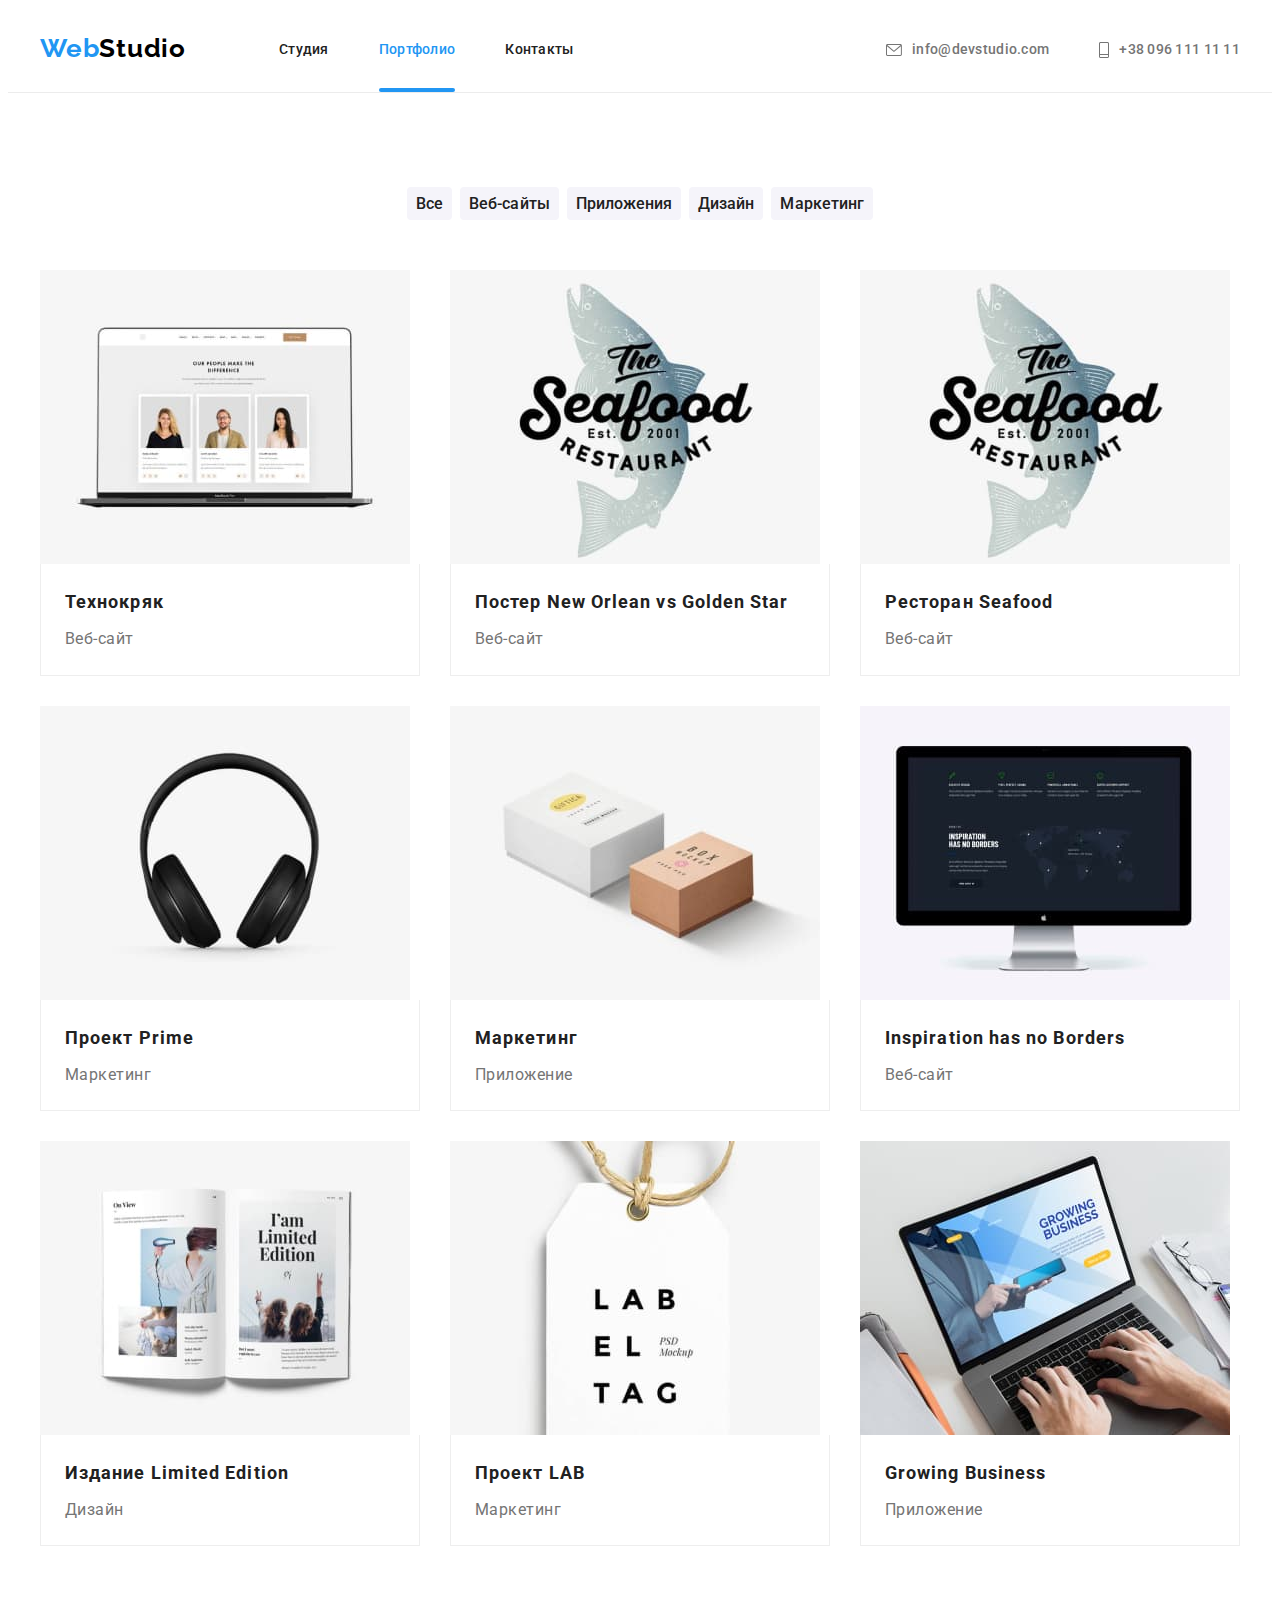
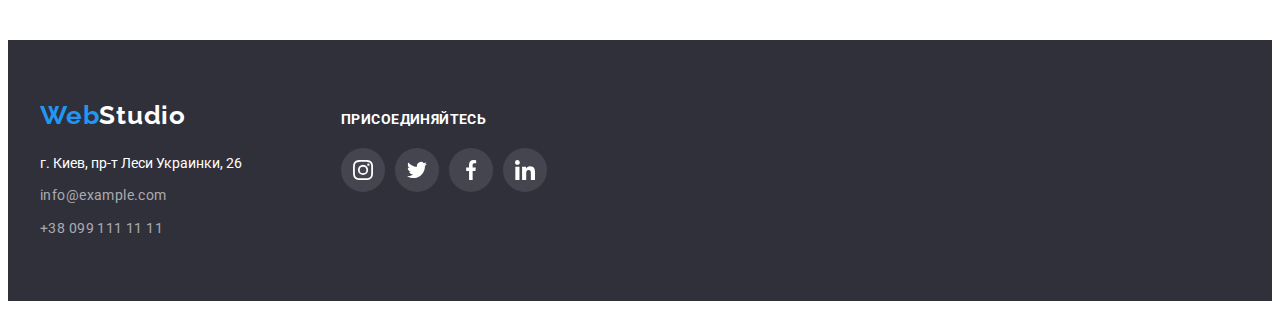
==== portfolio.html @ 0d774bea "размечает форму модального окна" ====
<!DOCTYPE html>
<html lang="ru">

<head>
    <meta charset="UTF-8">
    <meta http-equiv="X-UA-Compatible" content="IE=edge">
    <meta name="viewport" content="width=device-width, initial-scale=1.0">
    <title>WebStudio</title>
    <link href="https://fonts.googleapis.com/css2?family=Raleway:wght@700&family=Roboto:wght@400;500;700;900&display=swap"
        rel="stylesheet">
    <link rel="stylesheet" href="https://cdnjs.cloudflare.com/ajax/libs/modern-normalize/1.1.0/modern-normalize.min.css"
        integrity="sha512-wpPYUAdjBVSE4KJnH1VR1HeZfpl1ub8YT/NKx4PuQ5NmX2tKuGu6U/JRp5y+Y8XG2tV+wKQpNHVUX03MfMFn9Q=="
        crossorigin="anonymous" referrerpolicy="no-referrer" />
    <link rel="stylesheet" href="./css/style.css">
</head>

<body>
<!-- header -->
<header class="header">
    <div class="container">
        <div class="header-container">
        <nav class="nav">
            <a href="" class="logo">Web<span class="logo-half">Studio</span></a>
            <ul class="nav-title">
                <li class="item"><a class="link" href="index.html">Студия</a></li>
                <li class="item"><a class="link current" href="">Портфолио</a></li>
                <li class="item"><a class="link" href="">Контакты</a></li>
            </ul>
        </nav>
            <ul class="nav-secondary">
                <li class="item"><a class="link-contact" href="mailto:info@devstudio.com">
                        <svg class="icon-contact-mail" width="16px" height="12px">
                            <use href="./images/symbol-defs.svg#envelope"></use>
                        </svg>
                        info@devstudio.com</a></li>
                <li class="item"><a class="link-contact" href="tel:+380961111111">
                        <svg class="icon-contact-tel" width="10px" height="16px">
                            <use href="./images/symbol-defs.svg#tel"></use>
                        </svg>
                        +38 096 111 11 11</a></li>
            </ul>
        </div>
    </div>
</header>

    <!--Main-->
<main class="main-portfolio" >
    <section class="section">
        <div class="container">
        <ul class="button-list" >
            <li class="item"><button class="portfolio-button" type="button">Все</button></li>
            <li class="item"><button class="portfolio-button" type="button">Веб-сайты</button></li>
            <li class="item"><button class="portfolio-button" type="button">Приложения</button></li>
            <li class="item"><button class="portfolio-button" type="button">Дизайн</button></li>
            <li class="item"><button class="portfolio-button" type="button">Маркетинг</button></li>
        </ul>

        <!--Скрытый заголовок-->
        <h1 class="visually-hidden">Примеры работ</h1>
        <ul class="work-examples">
        <li class="item">
            <a class="effects" href="">
                <div class="depart">
                    <img src="images/portfolio1.jpg" alt="примеры работ">
                    <p class="masters-top-text">Ресурс предлагает комплексные предложения с разным уровнем функционала и сервисов. Все это позволит посетителю получить
            исчерпывающие сведения о компании или частном лице.</p>
                </div>
            <div class="border">
                <h2 class="text-title-portfolio">Технокряк</h2>
                <p class="text-portfolio">Веб-сайт</p>
            </div>
            </a></li>
        <li class="item">
            <a class="effects" href="">
                <div class="depart">
                    <img src="images/portfolio2.jpg" alt="примеры работ">
                    <p class="masters-top-text">Ресурс предлагает комплексные предложения с разным уровнем функционала и сервисов. Все это
                позволит посетителю получить
                исчерпывающие сведения о компании или частном лице.</p>
                </div>
                <div class="border">
                <h2 class="text-title-portfolio">Постер New Orlean vs Golden Star</h2>
                <p class="text-portfolio">Веб-сайт</p>
            </div>
            </a>
        </li>
        <li class="item">
            <a href="" class="effects">
                <div class="depart">
                    <img src="images/portfolio3.jpg" alt="примеры работ">
                    <p class="masters-top-text">Ресурс предлагает комплексные предложения с разным уровнем функционала и сервисов. Все это
                позволит посетителю получить
                исчерпывающие сведения о компании или частном лице.</p>
                    </div>
                <div class="border">
                <h2 class="text-title-portfolio">Ресторан Seafood</h2>
                <p class="text-portfolio">Веб-сайт</p>
            </div>
            </a>
        </li>
        <li class="item">
            <a class="effects">
                <div class="depart">
            <img src="images/portfolio4.jpg" alt="примеры работ">
            <p class="masters-top-text">Ресурс предлагает комплексные предложения с разным уровнем функционала и сервисов. Все это
                позволит посетителю получить
                исчерпывающие сведения о компании или частном лице.</p>
                </div>
                <div class="border">
                <h2 class="text-title-portfolio">Проект Prime</h2>
                <p class="text-portfolio">Маркетинг</p>
            </div>
            </a>
        </li>
        <li class="item">
            <a class="effects">
                <div class="depart">
            <img src="images/portfolio5.jpg" alt="примеры работ">
            <p class="masters-top-text">Ресурс предлагает комплексные предложения с разным уровнем функционала и сервисов. Все это
                позволит посетителю получить
                исчерпывающие сведения о компании или частном лице.</p>
                </div>
                <div class="border">
                <h2 class="text-title-portfolio">Маркетинг</h2>
                <p class="text-portfolio">Приложение</p>
            </div>
            </a>
        </li>
        <li class="item">
            <a class="effects">
                <div class="depart">
            <img src="images/portfolio6.jpg" alt="примеры работ">
            <p class="masters-top-text">Ресурс предлагает комплексные предложения с разным уровнем функционала и сервисов. Все это
                позволит посетителю получить
                исчерпывающие сведения о компании или частном лице.</p>
                </div>
                <div class="border">
                <h2 class="text-title-portfolio">Inspiration has no Borders</h2>
                <p class="text-portfolio">Веб-сайт</p>
            </div>
            </a>
        </li>
        <li class="item">
            <a class="effects">
                <div class="depart">
            <img src="images/portfolio7.jpg" alt="примеры работ">
            <p class="masters-top-text">Ресурс предлагает комплексные предложения с разным уровнем функционала и сервисов. Все это
                позволит посетителю получить
                исчерпывающие сведения о компании или частном лице.</p>
                </div>
                <div class="border">
                <h2 class="text-title-portfolio">Издание Limited Edition</h2>
                <p class="text-portfolio">Дизайн</p>
            </div>
            </a>
        </li>
        <li class="item">
            <a class="effects">
                <div class="depart">
            <img src="images/portfolio8.jpg" alt="примеры работ">
            <p class="masters-top-text">Ресурс предлагает комплексные предложения с разным уровнем функционала и сервисов. Все это
                позволит посетителю получить
                исчерпывающие сведения о компании или частном лице.</p>
                </div>
                <div class="border">
                <h2 class="text-title-portfolio">Проект LAB</h2>
                <p class="text-portfolio">Маркетинг</p>
            </div>
            </a>
        </li>
        <li class="item">
            <a class="effects">
                <div class="depart">
            <img src="images/portfolio9.jpg" alt="примеры работ">
            <p class="masters-top-text">Ресурс предлагает комплексные предложения с разным уровнем функционала и сервисов. Все это
                позволит посетителю получить
                исчерпывающие сведения о компании или частном лице.</p>
                </div>
                <div class="border">
                <h2 class="text-title-portfolio">Growing Business</h2>
                <p class="text-portfolio">Приложение</p>
            </div>
            </a>
        </li>
    </ul>
</div>
</section>
</main>


<!--footer-->
    <footer class="footer">
        <div class="oll-foter">
            <div class="container-logo-address">
                <a class="logo-footer" href="">Web<span class="logo-half-footer">Studio</span></a>
                <address class="address">
                    <p class="address-text">г. Киев, пр-т Леси Украинки, 26</p>
                    <ul class="address-nav">
                        <li><a class="address-link" href="mailto:info@example.com">info@example.com</a></li>
                        <li><a class="address-link" href="tel:+380991111111">+38 099 111 11 11</a></li>
                    </ul>
                </address>
            </div>
    
            <div class="container-foter">
                <h2 class="footer-tille">ПРИСОЕДИНЯЙТЕСЬ</h2>
                <ul class="company-networks">
                    <li class="company-networks-list"><a class="company-networks-link" href="">
                            <svg class="company-icon" width="20px" height="20px">
                                <use href="./images/symbol-defs.svg#instagram"></use>
                            </svg>
                        </a></li>
                    <li class="company-networks-list"><a class="company-networks-link" href="">
                            <svg class="company-icon" width="20px" height="20px">
                                <use href="./images/symbol-defs.svg#twitter"></use>
                            </svg>
                        </a></li>
                    <li class="company-networks-list"><a class="company-networks-link" href="">
                            <svg class="company-icon" width="20px" height="20px">
                                <use href="./images/symbol-defs.svg#facebook"></use>
                            </svg>
                        </a></li>
                    <li class="company-networks-list"><a class="company-networks-link" href="">
                            <svg class="company-icon" width="20px" height="20px">
                                <use href="./images/symbol-defs.svg#linkedin"></use>
                            </svg>
                        </a></li>
                </ul>
            </div>
        </div>
    </footer>
</body>
</html>
---- css/style.css ----
:root {
    --primery-text-color: #757575;
    --title-text-color: #212121;
    --sekondary-color: #2196F3;
    --accent-color: #ffffff;
}

body {
    font-family: "Roboto", sans-serif;
    font-size: 14px;
    line-height: 1.7;

    color: var(--primery-text-color);
}

ul,
p,
h1, h2, h3, h4, h5, h6 {
    padding-top: 0;
    padding-bottom: 0;
    padding-left: 0;
    margin-top: 0;
    margin-bottom: 0;
}

li {
    list-style-type: none;
    padding-top: 0;
    padding-bottom: 0;
}

img {
    display: block;
}

.link {
    text-decoration: none;
}

a.link.current{
    color: var(--sekondary-color);
}

.header {
    background: #FFFFFF;
    border-bottom: 1px solid #ECECEC;
}

.container {
    width: 1200px;
    padding-left: 15px;
    padding-right: 15px;
    margin-right: auto;
    margin-left: auto;    
}

.section {
    padding-top: 94px;
    padding-bottom: 94px;
}

/*Logo*/
.logo {
    font-family: "Raleway", sans-serif;
    color: var(--sekondary-color);
    text-decoration: none;

    font-weight: 700;
    font-size: 26px;
    line-height: 1.2;
    letter-spacing: 0.03em;

    padding-top: 25px;
    padding-bottom: 25px;
    margin-right: 93px;
    display: block;
}

.logo-half {
    font-family: 'Raleway';
    color: #000000;
    text-decoration: none;
    font-weight: 700;
    font-size: 26px;
    line-height: 1.2;
    letter-spacing: 0.03em;
}


/*Hero*/
.hero {
    text-align: center;
    padding-top: 200px;
    padding-bottom: 200px;
    background: #2F303A;
    background-image: 
    linear-gradient(to right, rgba(47, 48, 58, 0.4), rgba(47, 48, 54, 0.4)),
    url("../images/hero.jpg");
    max-height: 600px;
    max-width: 1600px;
    margin-left: auto;
    margin-right: auto;
    background-size: cover;
    background-repeat: no-repeat;
    background-position: center;
}

.hero-title {
    font-weight: 900;
    font-size: 44px;
    line-height: 1.4;
    letter-spacing: 0.06em;
    text-transform: uppercase;
    color: var(--accent-color);
    margin-bottom: 20px;
}

.hero-button {
    font-family: inherit;
    font-weight: 700;
    font-size: 16px;
    line-height: 1.9;
    cursor: pointer;
    min-width: 200px;
    padding: 10px 32px;
    display: inline-block;
    align-items: center;
    text-align: center;
    letter-spacing: 0.06em;
    
    color: var(--accent-color);
    background-color: var(--sekondary-color);
    box-shadow: 0px 4px 4px rgba(0, 0, 0, 0.15);
    border-radius: 4px;
    border: none;
}

/*Navigatin*/

.header-container{
    display: flex;
    align-items: center;
}

.nav {
    display: flex;
}

.link.current {
    position: relative;
    display: block;
}

.link.current::after {
    content: "";
    display: block;
    position: absolute;
    bottom: 0;
    width: 100%;
    height: 4px;
    border-radius: 2px;
    background-color: var(--sekondary-color);
}

.nav-secondary {
    display: flex;
    margin-left: auto;
}


.link-contact {
    display: flex;
    align-items: center;
    fill: var(--primery-text-color);
    vertical-align: baseline;
}

.nav-secondary .item+.item {
    margin-left: 50px;
}

.nav-title {
    list-style: none;
    display: flex;
}

.nav-title .item:not(:last-child) {
    margin-right: 50px;
}

.nav-title .link {
    color: var(--title-text-color);
    padding-top: 32px;
    padding-bottom: 32px;
    font-weight: 500;
    font-size: 14px;
    line-height: 1.4;
    letter-spacing: 0.02em;
    display: block;
    
    transition: color 250ms cubic-bezier(0.4, 0, 0.2, 1);
}

.nav-title .link:hover,
.nav-title .link:focus {
    color: var(--sekondary-color);
}


.nav-secondary .link-contact {
    font-weight: 500;
    font-size: 14px;
    line-height: 1.14;
    letter-spacing: 0.02em;
    padding-top: 32px;
    padding-bottom: 32px;
    color: var(--primery-text-color);
    text-decoration: none;
    transition: color 250ms cubic-bezier(0.4, 0, 0.2, 1), fill 250ms cubic-bezier(0.4, 0, 0.2, 1);
}


.nav-secondary .link-contact:hover,
.nav-secondary .link-contact:focus {
    color: var(--sekondary-color);
    fill: var(--sekondary-color);
}

.icon-contact-mail,
.icon-contact-tel {
    margin-right: 10px;
}

/*Main*/

.text-title {
    color: var(--title-text-color);

    font-weight: 700;
    font-size: 16px;
    line-height: 1.14;
    letter-spacing: 0.03em;
    text-transform: uppercase;
}

.text {
    color: var(--primery-text-color)
}


.title {
    color: var(--title-text-color);

    font-weight: 700;
    font-size: 36px;
    line-height: 1.2;
    text-align: center;
    letter-spacing: 0.03em;
}

/*Особенности*/

.section-peculiarities {
    padding-top: 94px;
}

.visually-hidden {
    position: absolute;
    width: 1px;
    height: 1px;
    margin: -1px;
    border: 0;
    padding: 0;
    
    white-space: nowrap;
    clip-path: inset(100%);
    clip: rect(0 0 0 0);
    overflow: hidden;
}

.peculiarities {
    display: flex;
    margin: -15px;
}

.peculiarities .item {
    width: 270px;
    margin: 15px;
    text-align: right;
}

.vector {
    display: flex;
    align-items: center;
    justify-content: center;
    height: 120px;
    background: rgba(245, 244, 250, 1);
    border-radius: 4px;
    margin-bottom: 30px;
}



/*Чем мы занимаемся*/

.title.question {
    margin-bottom: 50px;
}

.doing {
    display: flex;
    align-items: center;
    justify-content: space-between;
}

.doing-position {
    position: relative;
    overflow: hidden;
    display: flex;
}

.top-text {
    position: absolute;
    display: flex;
    align-items: center;
    justify-content:center;
    bottom: 0;
    width: 370px;
    height: 70px;
    background-color: rgba(47, 48, 58, 0.8);
    color: rgba(255, 255, 255, 1);
    line-height: 1.2;
    font-size: 16px;
    font-weight: 700;
}


/*Наша команда*/

.our-team {
    padding-top: 94px;
    padding-bottom: 94px;
    background: #F5F4FA;
}

.title.team {
    margin-bottom: 50px;
}

.team-card {
    display: flex;
    align-items: center;
    justify-content: space-between;
}

.shadow-team-card {
    box-shadow: 
    0px 2px 1px 0px rgba(0, 0, 0, 0.2),
    0px 1px 1px 0px rgba(0, 0, 0, 0.14),
    0px 1px 3px 0px rgba(0, 0, 0, 0.12);
}

.item .text-title {
    margin-bottom: 10px;
    text-align: left;
}

.item .text {
    font-family: Roboto;
    font-size: 14px;
    font-weight: 400;
    line-height: 24px;
    letter-spacing: 0.03em;
    text-align: left;
}

.frame {
    background-color: #fff;
    padding-top: 30px;
    padding-bottom: 30px;
}

.frame .text-title {
    text-align: center;
}

.frame .text.position {
    text-align: center;
    margin-bottom: 16px;
}

.personal-networks {
    display: flex;
    justify-content: center;
    align-items: center;
}

.networks-list {
    width: 44px;
    height: 44px;
}

.networks-list-link {
    background-color: var(--accent-color);
    border-radius: 50%;
    transition: background-color 250ms cubic-bezier(0.4, 0, 0.2, 1);
}

.networks-list-link:hover,
.networks-list-link:focus {
    background-color: var(--sekondary-color);
}

.link-icon {
    fill: rgba(175, 177, 184, 1);
    transition: fill 250ms cubic-bezier(0.4, 0, 0.2, 1);
}

.networks-list-link:hover .link-icon,
.networks-list-link:focus .link-icon {
    fill: var(--accent-color)
}

.networks-list:not(:last-child) {
    margin-right: 10px;
}

.networks-list-link {
    width: 100%;
    height: 100%;
    display: flex;
    align-items: center;
    justify-content: center;
}





/*Постоянные клиенты*/

.title.clients {
    margin-bottom: 50px;
}

.client-list {
    display: flex;
    align-items: center;
    justify-content: center;
}

.client-iton {
    width: 170px;
    height: 90px;
}

.client-iton:not(:last-child) {
    margin-right: 30px;
}

.client-iton {
    display: block;
    border-radius: 4px;
}

.client-icon {
    width: 100%;
    height: 100%;
    display: flex;
    align-items: center;
    justify-content: center;
    border: 1px solid rgba(175, 177, 184, 1);
    fill: #AFB1B8;
    transition: fill 250ms cubic-bezier(0.4, 0, 0.2, 1), border-color 250ms cubic-bezier(0.4, 0, 0.2, 1);
}

.client-icon:hover,
.client-icon:focus {
    fill: #2196F3;
    border: 1px solid var(--sekondary-color)
}



/*Footer*/

.footer {
    background: #2F303A; 
    padding-top: 60px;
    padding-bottom: 60px;
}

.container-logo-address {
    width: 231px;
}

.logo-footer {
    font-family: "Raleway", sans-serif;
    color: var(--sekondary-color);
    text-decoration: none;
    
    font-weight: 700;
    font-size: 26px;
    line-height: 1.2;
    letter-spacing: 0.03em;

    display: block;
    margin-bottom: 20px;
    }

.logo-half-footer {
    font-family: 'Raleway';
    color: var(--accent-color);
    text-decoration: none;
    font-weight: 700;
    font-size: 26px;
    line-height: 1.2;
    letter-spacing: 0.03em;
}

.address {
    font-style: normal;
}

.address-text {
    color: #ffffff;
    margin-bottom: 9px;
}

.address-link {
    font-weight: 400;
    font-size: 14px;
    line-height: 1.7;
    letter-spacing: 0.03em;
    color: rgba(255, 255, 255, 0.6);
    text-decoration: none;
}

.address-nav li:not(:last-child) {
    margin-bottom: 9px;
}

/*Присоединяйтесь*/ 
 
.container-foter {
    margin-left: 70px;
}

.oll-foter {
    display: flex;
    align-items: baseline;
    width: 1200px;
    padding-left: 15px;
    padding-right: 15px;
    margin-right: auto;
    margin-left: auto;
}

.footer-tille {
    color: var(--accent-color);
    font-size: 14px;
    font-weight: 700;
    line-height: 16.41px;
    letter-spacing: 0.03em;
    text-align: left;
    margin-bottom: 20px;
}


.company-networks {
    display: flex;
}

.company-networks-list {
    width: 44px;
    height: 44px;
}

.company-networks-list:not(:last-child) {
    margin-right: 10px;
}

.company-networks-link {
    width: 100%;
    height: 100%;
    display: flex;
    align-items: center;
    justify-content: center;

    background-color: rgba(255, 255, 255, 0.1);
    border-radius: 50%;

    transition: background-color 250ms cubic-bezier(0.4, 0, 0.2, 1);
}

.company-networks-link:hover,
.company-networks-link:focus {
    background-color: var(--sekondary-color)
}
.company-icon {
    display: block;
    fill: #FFFFFF;
    cursor: pointer;
    padding: 0;
    border: none;

    background-size: contain;
    background-position: 50% 50%;

}



/*Страница Portfolio*/

.button-list {
    display: flex;
    flex-wrap: wrap;
    justify-content: center;
    margin-bottom: 50px;
}

.button-list .item:not(:last-child) {
    margin-right: 8px;
}

.main-portfolio .portfolio-button {
    font-family: inherit;
    font-size: 16px;
    font-weight: 500;
    line-height: 1.6;
    letter-spacing: 0.003em;
    
    color: var(--title-text-color);
    background-color: #F5F4FA;
    cursor: pointer;
    border-radius: 4px;
    border: solid transparent;

    transition: color 250ms cubic-bezier(0.4, 0, 0.2, 1), background-color 250ms cubic-bezier(0.4, 0, 0.2, 1), box-shadow 250ms cubic-bezier(0.4, 0, 0.2, 1);
}
.main-portfolio .portfolio-button:hover,
.main-portfolio .portfolio-button:focus {
    color: var(--accent-color);
    background-color: var(--sekondary-color);
    box-shadow: 0px 2px 2px 0px rgba(0, 0, 0, 0.12),
    0px 1px 2px 0px rgba(0, 0, 0, 0.08),
    0px 3px 1px 0px rgba(0, 0, 0, 0.1);
}

/*Примеры работ*/

.work-examples {
    display: flex;
    flex-wrap: wrap;
    margin-top: -30px;
    margin-left: -30px;
}

.work-examples > .item {
    flex-basis: calc(100% / 3 - 30px);
    margin-top: 30px;
    margin-left: 30px;
}

.effects {
    display: block;
    text-decoration: none;

    transition: box-shadow 250ms 250ms cubic-bezier(0.4, 0, 0.2, 1);
}

.effects:hover,
.effects:focus {
    box-shadow: 1px 4px 6px 0px rgba(0, 0, 0, 0.16),
    0px 4px 4px 0px rgba(0, 0, 0, 0.06),
    0px 1px 1px 0px rgba(0, 0, 0, 0.12);
}

.text-title-portfolio {
    font-weight: 700;
    font-size: 18px;
    line-height: 2;
    letter-spacing: 0.06em;
    color: var(--title-text-color);
    margin-bottom: 4px;
}

.text-portfolio {
    font-size: 16px;
    line-height: 1.9;
    letter-spacing: 0.03em;
    color: var(--primery-text-color);
}

.border {
    border: 1px solid #EEEEEE;
    border-top: 0;
    padding: 20px 24px;
}

.depart {
    position: relative;
    overflow: hidden;
}

.masters-top-text {
    position: absolute;
    top: 0;
    padding: 63px 24px;
    background-color: rgba(33, 150, 243, 0.9);
    color: var(--accent-color);
    line-height: 1.6;
    font-size: 18px;
    font-weight: 400;
    height: 100%;
    transform: translateY(100%);
    transition: transform 250ms cubic-bezier(0.4, 0, 0.2, 1);
}

.effects:hover .masters-top-text,
.effects:focus .masters-top-text {
    transform: translateY(0%)
}

/*Модальное окно*/

.backdrop {
    position: fixed;
    top: 0;
    left: 0;
    width: 100%;
    height: 100%;
    background-color: rgba(0, 0, 0, 0.2);
    transition: opacity 250ms cubic-bezier(0.4, 0, 0.2, 1), visibility 250ms cubic-bezier(0.4, 0, 0.2, 1);
}

.backdrop.is-hidden {
    opacity: 0;
    visibility: hidden;
    pointer-events: none;
}

.modal {
    position: absolute;
    
    top: 50%;
    left: 50%;
    transform: translate(-50%, -50%);

    width: 528px;
    height: 581px;
    padding: 40px 39px 40px 41px;

    background-color: rgba(255, 255, 255, 1);
    border-radius: 4px;
    box-shadow:
    0px 2px 1px 0px rgba(0, 0, 0, 0.2),
    0px 1px 1px 0px rgba(0, 0, 0, 0.14),
    0px 1px 3px 0px rgba(0, 0, 0, 0.12);
}

.close {
    cursor: pointer;
    fill: #000000;
    border: none;
    
    background-size: contain;
    background-position: 50% 50%;
}

.button.close {
    position: absolute;
    right: 8px;
    top: 8px;
}

.modal-title {
    font-size: 20px;
    font-weight: 700;
    line-height: 1.2;
    align-items: center;
    color: #212121;
}

.modal-input {
    width: 100%;
    height: 40px;
    border: 1px solid rgba(33, 33, 33, 0.2);
    border-radius: 4px;
    margin-bottom: 28px;
}

.modal:valid {
    border-color: (33, 33, 33, 0.2)
}

.modal:invalid {
    border-color: red;
}

.modal-label {
    font-size: 12;
    line-height: 1.2;
    display: block;
    color: #757575;
}




.modal-button {
    font-family: inherit;
    font-weight: 700;
    font-size: 16px;
    line-height: 1.9;
    cursor: pointer;

    display: block;
    align-items: center;
    justify-content: center;
    width: 200px;
    height: 50px;
    border: none;
    border-radius: 4px;
    color: var(--accent-color);
    background-color: var(--sekondary-color);
}
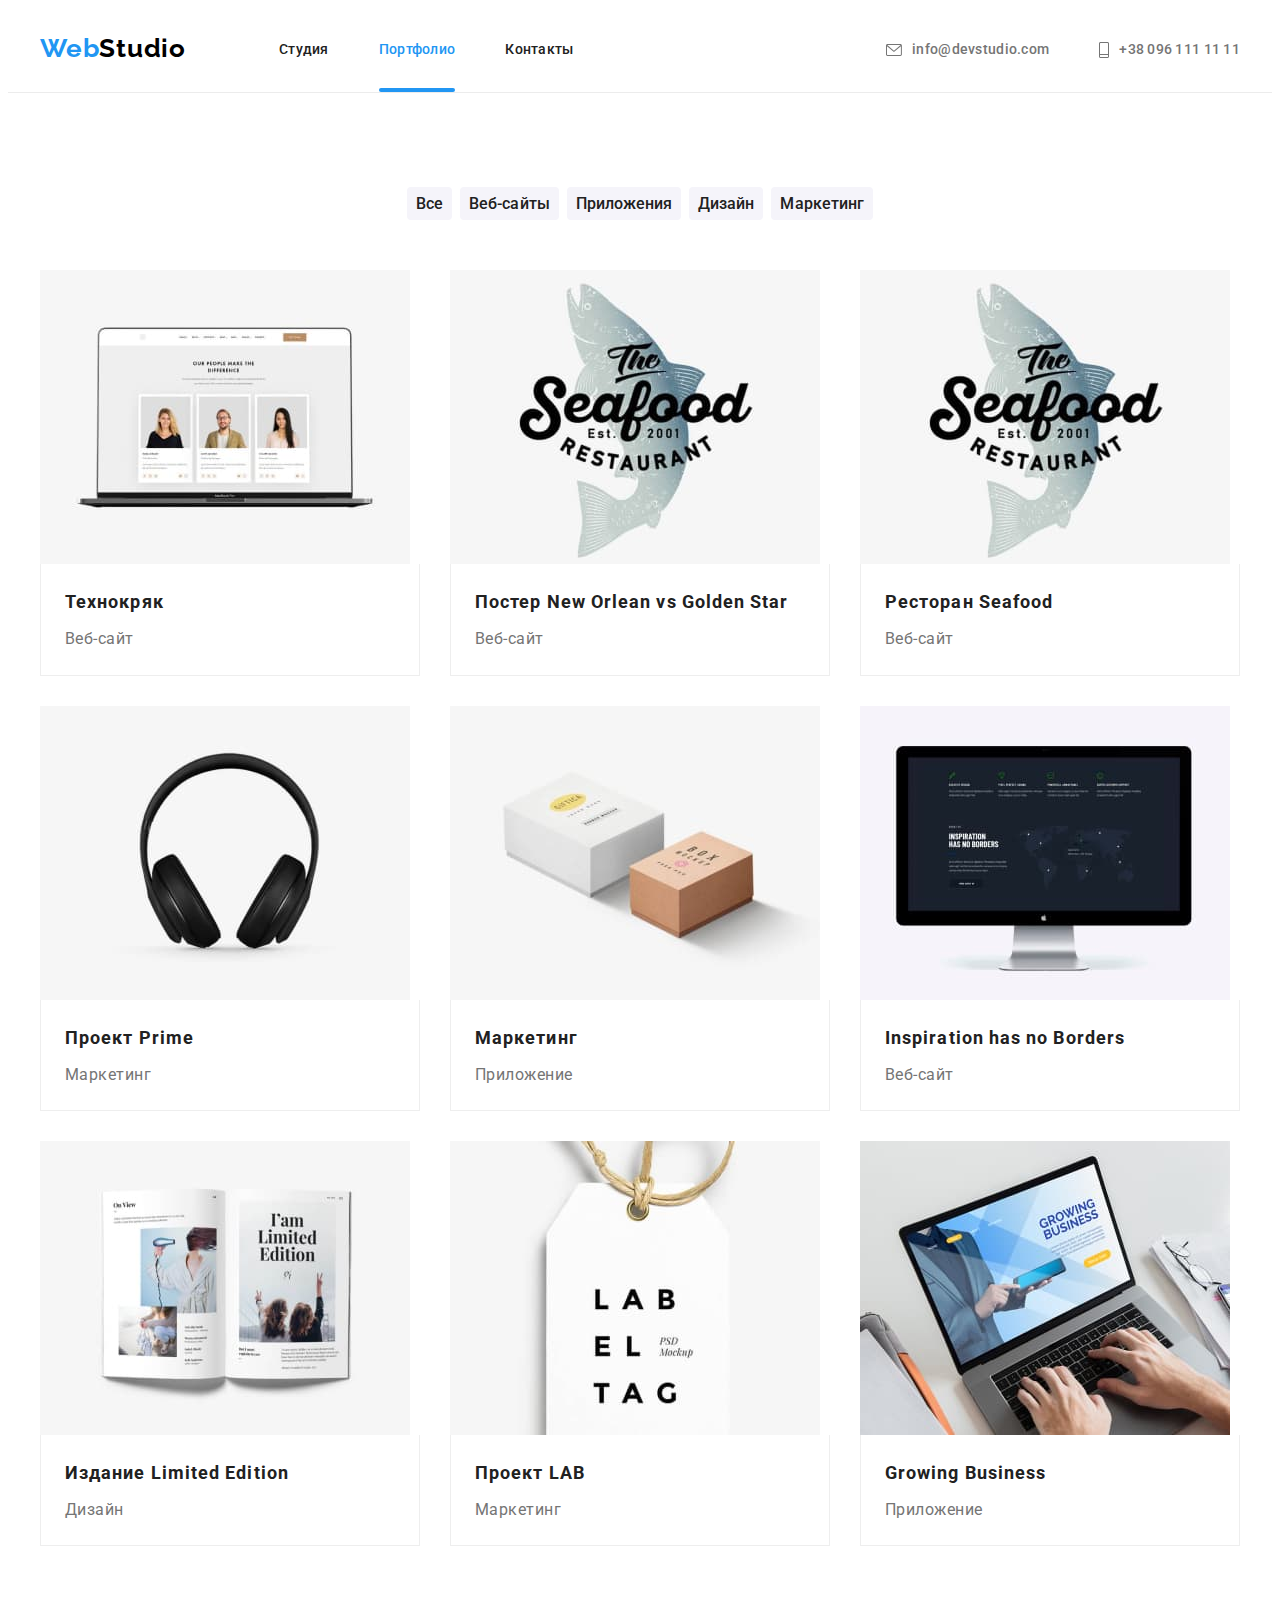
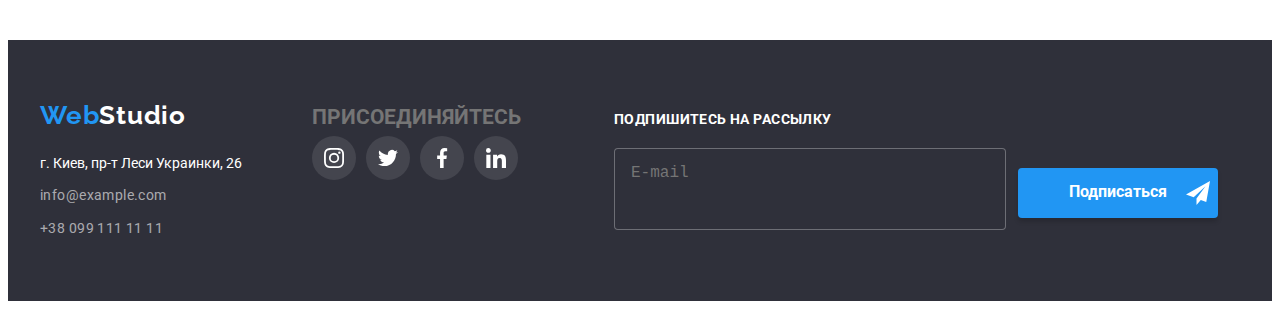
==== commit 85afac65: "BEM" ====
--- a/portfolio.html
+++ b/portfolio.html
@@ -21,19 +21,19 @@
         <div class="header-container">
         <nav class="nav">
             <a href="" class="logo">Web<span class="logo-half">Studio</span></a>
-            <ul class="nav-title">
-                <li class="item"><a class="link" href="index.html">Студия</a></li>
-                <li class="item"><a class="link current" href="">Портфолио</a></li>
-                <li class="item"><a class="link" href="">Контакты</a></li>
+            <ul class="nav__title">
+                <li class="nav__item item"><a class="link" href="index.html">Студия</a></li>
+                <li class="nav__item item"><a class="link current" href="">Портфолио</a></li>
+                <li class="nav__item item"><a class="link" href="">Контакты</a></li>
             </ul>
         </nav>
             <ul class="nav-secondary">
-                <li class="item"><a class="link-contact" href="mailto:info@devstudio.com">
+                <li class="nav-secondary__item item"><a class="link-contact" href="mailto:info@devstudio.com">
                         <svg class="icon-contact-mail" width="16px" height="12px">
                             <use href="./images/symbol-defs.svg#envelope"></use>
                         </svg>
                         info@devstudio.com</a></li>
-                <li class="item"><a class="link-contact" href="tel:+380961111111">
+                <li class="nav-secondary__item item"><a class="link-contact" href="tel:+380961111111">
                         <svg class="icon-contact-tel" width="10px" height="16px">
                             <use href="./images/symbol-defs.svg#tel"></use>
                         </svg>
@@ -191,8 +191,8 @@
 <!--footer-->
     <footer class="footer">
         <div class="oll-foter">
-            <div class="container-logo-address">
-                <a class="logo-footer" href="">Web<span class="logo-half-footer">Studio</span></a>
+            <div class="footer__address">
+                <a class="footer__logo" href="">Web<span class="logo-half-footer">Studio</span></a>
                 <address class="address">
                     <p class="address-text">г. Киев, пр-т Леси Украинки, 26</p>
                     <ul class="address-nav">
@@ -227,6 +227,20 @@
                         </a></li>
                 </ul>
             </div>
+
+            <div class="mailing mailing-list">
+                <h2 class="mailing__tille">ПОДПИШИТЕСЬ НА РАССЫЛКУ</h2>
+                <div class="mailing__wrap">
+                    <label class="mailing__label">
+                        <textarea class="mailing__textarea" name="comment" placeholder="E-mail"></textarea>
+                    </label>
+                    <button class="mailing__button">Подписаться
+                        <svg class="mailing__button-icon" width="24px" height="24px">
+                            <use href="./images/symbol-defs.svg#send"></use>
+                        </svg></button>
+            
+                </div>
+            </div>
         </div>
     </footer>
 </body>
--- a/css/style.css
+++ b/css/style.css
@@ -9,7 +9,6 @@
     font-family: "Roboto", sans-serif;
     font-size: 14px;
     line-height: 1.7;
-
     color: var(--primery-text-color);
 }
 
@@ -84,6 +83,100 @@
     font-size: 26px;
     line-height: 1.2;
     letter-spacing: 0.03em;
+}
+
+/*Navigatin*/
+
+.header-container {
+    display: flex;
+    align-items: center;
+}
+
+.nav {
+    display: flex;
+}
+
+.link.current {
+    position: relative;
+    display: block;
+}
+
+.link.current::after {
+    content: "";
+    display: block;
+    position: absolute;
+    bottom: 0;
+    width: 100%;
+    height: 4px;
+    border-radius: 2px;
+    background-color: var(--sekondary-color);
+}
+
+.nav-secondary {
+    display: flex;
+    margin-left: auto;
+}
+
+
+.link-contact {
+    display: flex;
+    align-items: center;
+    fill: var(--primery-text-color);
+    vertical-align: baseline;
+}
+
+.nav-secondary .item+.item {
+    margin-left: 50px;
+}
+
+.nav__title {
+    list-style: none;
+    display: flex;
+}
+
+.nav__title .item:not(:last-child) {
+    margin-right: 50px;
+}
+
+.nav__title .link {
+    color: var(--title-text-color);
+    padding-top: 32px;
+    padding-bottom: 32px;
+    font-weight: 500;
+    font-size: 14px;
+    line-height: 1.4;
+    letter-spacing: 0.02em;
+    display: block;
+
+    transition: color 250ms cubic-bezier(0.4, 0, 0.2, 1);
+}
+
+.nav__title .link:hover,
+.nav__title .link:focus {
+    color: var(--sekondary-color);
+}
+
+.nav-secondary .link-contact {
+    font-weight: 500;
+    font-size: 14px;
+    line-height: 1.14;
+    letter-spacing: 0.02em;
+    padding-top: 32px;
+    padding-bottom: 32px;
+    color: var(--primery-text-color);
+    text-decoration: none;
+    transition: color 250ms cubic-bezier(0.4, 0, 0.2, 1), fill 250ms cubic-bezier(0.4, 0, 0.2, 1);
+}
+
+.nav-secondary .link-contact:hover,
+.nav-secondary .link-contact:focus {
+    color: var(--sekondary-color);
+    fill: var(--sekondary-color);
+}
+
+.icon-contact-mail,
+.icon-contact-tel {
+    margin-right: 10px;
 }
 
 
@@ -135,101 +228,6 @@
     border: none;
 }
 
-/*Navigatin*/
-
-.header-container{
-    display: flex;
-    align-items: center;
-}
-
-.nav {
-    display: flex;
-}
-
-.link.current {
-    position: relative;
-    display: block;
-}
-
-.link.current::after {
-    content: "";
-    display: block;
-    position: absolute;
-    bottom: 0;
-    width: 100%;
-    height: 4px;
-    border-radius: 2px;
-    background-color: var(--sekondary-color);
-}
-
-.nav-secondary {
-    display: flex;
-    margin-left: auto;
-}
-
-
-.link-contact {
-    display: flex;
-    align-items: center;
-    fill: var(--primery-text-color);
-    vertical-align: baseline;
-}
-
-.nav-secondary .item+.item {
-    margin-left: 50px;
-}
-
-.nav-title {
-    list-style: none;
-    display: flex;
-}
-
-.nav-title .item:not(:last-child) {
-    margin-right: 50px;
-}
-
-.nav-title .link {
-    color: var(--title-text-color);
-    padding-top: 32px;
-    padding-bottom: 32px;
-    font-weight: 500;
-    font-size: 14px;
-    line-height: 1.4;
-    letter-spacing: 0.02em;
-    display: block;
-    
-    transition: color 250ms cubic-bezier(0.4, 0, 0.2, 1);
-}
-
-.nav-title .link:hover,
-.nav-title .link:focus {
-    color: var(--sekondary-color);
-}
-
-
-.nav-secondary .link-contact {
-    font-weight: 500;
-    font-size: 14px;
-    line-height: 1.14;
-    letter-spacing: 0.02em;
-    padding-top: 32px;
-    padding-bottom: 32px;
-    color: var(--primery-text-color);
-    text-decoration: none;
-    transition: color 250ms cubic-bezier(0.4, 0, 0.2, 1), fill 250ms cubic-bezier(0.4, 0, 0.2, 1);
-}
-
-
-.nav-secondary .link-contact:hover,
-.nav-secondary .link-contact:focus {
-    color: var(--sekondary-color);
-    fill: var(--sekondary-color);
-}
-
-.icon-contact-mail,
-.icon-contact-tel {
-    margin-right: 10px;
-}
 
 /*Main*/
 
@@ -283,13 +281,13 @@
     margin: -15px;
 }
 
-.peculiarities .item {
+.peculiarities__item {
     width: 270px;
     margin: 15px;
     text-align: right;
 }
 
-.vector {
+.peculiarities__vector {
     display: flex;
     align-items: center;
     justify-content: center;
@@ -313,7 +311,7 @@
     justify-content: space-between;
 }
 
-.doing-position {
+.doing__position {
     position: relative;
     overflow: hidden;
     display: flex;
@@ -436,34 +434,33 @@
 
 
 
-
 /*Постоянные клиенты*/
 
 .title.clients {
     margin-bottom: 50px;
 }
 
-.client-list {
-    display: flex;
-    align-items: center;
-    justify-content: center;
-}
-
-.client-iton {
+.client__list {
+    display: flex;
+    align-items: center;
+    justify-content: center;
+}
+
+.client__iton {
     width: 170px;
     height: 90px;
 }
 
-.client-iton:not(:last-child) {
+.client__iton:not(:last-child) {
     margin-right: 30px;
 }
 
-.client-iton {
+.client__iton {
     display: block;
     border-radius: 4px;
 }
 
-.client-icon {
+.client__icon {
     width: 100%;
     height: 100%;
     display: flex;
@@ -474,8 +471,8 @@
     transition: fill 250ms cubic-bezier(0.4, 0, 0.2, 1), border-color 250ms cubic-bezier(0.4, 0, 0.2, 1);
 }
 
-.client-icon:hover,
-.client-icon:focus {
+.client__icon:hover,
+.client__icon:focus {
     fill: #2196F3;
     border: 1px solid var(--sekondary-color)
 }
@@ -490,11 +487,11 @@
     padding-bottom: 60px;
 }
 
-.container-logo-address {
+.fotter__address {
     width: 231px;
 }
 
-.logo-footer {
+.footer__logo {
     font-family: "Raleway", sans-serif;
     color: var(--sekondary-color);
     text-decoration: none;
@@ -556,7 +553,7 @@
     margin-left: auto;
 }
 
-.footer-tille {
+.mailing__tille {
     color: var(--accent-color);
     font-size: 14px;
     font-weight: 700;
@@ -606,9 +603,65 @@
 
     background-size: contain;
     background-position: 50% 50%;
-
-}
-
+}
+
+/*ПОДПИШИТЕСЬ НА РАССЫЛКУ*/
+
+.mailing-list {
+    margin-left: 93px;   
+}
+
+.mailing__wrap {
+    display: flex;
+    align-items: center;
+    justify-content: center;
+}
+
+.mailing__textarea {
+    resize: none;
+    height: 50px;
+    width: 358px;
+    border-color: rgba(255, 255, 255, 0.3);
+    padding: 15px 16px;
+    font-size: 16px;
+    color: rgba(255, 255, 255, 0.6);
+    border-radius: 4px;
+    outline: none;
+    background-color: rgba(47, 48, 58, 1);
+}
+
+.mailing__textarea:focus {
+    box-shadow: 0px 4px 4px 0px rgba(0, 0, 0, 0.15);
+    border-color: var(--sekondary-color);
+}
+
+.mailing__button {
+    font-family: inherit;
+    font-weight: 700;
+    font-size: 16px;
+    line-height: 1.9;
+    align-items: center;
+    justify-content: center;
+
+    width: 200px;
+    height: 50px;
+
+    border: none;
+    border-radius: 4px;
+    color: var(--accent-color);
+    background-color: var(--sekondary-color);
+    box-shadow: 0px 4px 4px 0px rgba(0, 0, 0, 0.15);
+
+    margin-left: 12px;
+    position: relative;
+}
+
+.mailing__button-icon {
+    position: absolute;
+    right: 8px;
+    top: 13px;
+    bottom: 13px;
+}
 
 
 /*Страница Portfolio*/
@@ -762,9 +815,7 @@
 
 .close {
     cursor: pointer;
-    fill: #000000;
     border: none;
-    
     background-size: contain;
     background-position: 50% 50%;
 }
@@ -779,8 +830,14 @@
     font-size: 20px;
     font-weight: 700;
     line-height: 1.2;
-    align-items: center;
+    display: flex;
+    align-items: center;
+    justify-content: center;
     color: #212121;
+}
+
+.modal-field:not(:last-child) {
+    margin-bottom: 28px;
 }
 
 .modal-input {
@@ -788,26 +845,48 @@
     height: 40px;
     border: 1px solid rgba(33, 33, 33, 0.2);
     border-radius: 4px;
-    margin-bottom: 28px;
-}
-
-.modal:valid {
-    border-color: (33, 33, 33, 0.2)
-}
-
-.modal:invalid {
+    outline: none;
+    transition: border-color 250ms;
+}
+
+.modal-input:focus {
+    border-color: var(--sekondary-color);
+}
+
+.modal-input:focus + .input-icon {
+    fill: var(--sekondary-color);
+}
+
+/* не работает!
+
+.modal-input:valid {
     border-color: red;
 }
 
-.modal-label {
+.modal-input:invalid {
+    border-color: rgba(33, 33, 33, 0.2);
+}
+*/
+
+.modal-input-wrap {
+    position: relative;
+}
+
+.input-icon {
+    position: absolute;
+    left: 12px;
+    top: 50%;
+    fill: #212121;
+    transform: translateY(-50%);
+    transition: fill 250ms;
+}
+
+.label {
     font-size: 12;
     line-height: 1.2;
     display: block;
     color: #757575;
 }
-
-
-
 
 .modal-button {
     font-family: inherit;
@@ -821,8 +900,87 @@
     justify-content: center;
     width: 200px;
     height: 50px;
+    margin: 0 auto;
     border: none;
     border-radius: 4px;
     color: var(--accent-color);
     background-color: var(--sekondary-color);
+    box-shadow: 0px 4px 4px 0px rgba(0, 0, 0, 0.15);
+}
+
+
+
+.textarea {
+    resize: none;
+    height: 120px;
+    width: 100%;
+    border-color: rgba(33, 33, 33, 0.2);
+    padding: 12px 16px;
+    font-size: 12px;
+    color: rgba(117, 117, 117, 0.5);
+    border-radius: 4px;
+    outline: none;
+    margin-bottom: 10px;
+}
+
+.textarea:focus {
+    border-color: var(--sekondary-color);
+}
+
+.check-text {
+    font-size: 14px;
+    display: flex;
+    align-items: center;
+    justify-content: center;
+    margin-bottom: 15px;
+}
+
+.check-text span {
+    width: 16px;
+    height: 15px;
+    border: 1px solid #212121;
+    margin-right: 8.38px;
+}
+
+/*
+.check-text::before {
+    content: "";
+    width: 16px;
+    height: 15px;
+    border: 1px solid #212121;
+    margin-right: 8.38px;
+}
+
+
+.input-check:checked + .check-text::before {
+    background-color: var(--sekondary-color);
+    border: none;
+    background-image: url(../images/check.svg);
+    background-repeat: no-repeat;
+    background-position: center;
+}
+*/
+
+.check-icon {
+    fill: transparent;
+    width: 100%;
+    height: 100%;
+}
+
+.input-check {
+    margin-bottom: 30px;
+}
+
+.input-check:checked + .check-text span {
+    background-color: var(--sekondary-color);
+    border: none;
+}
+
+.input-check:checked + .check-text .check-icon {
+    fill:var(--accent-color)
+}
+
+.conditions {
+    text-decoration: underline;
+    color: var(--sekondary-color);
 }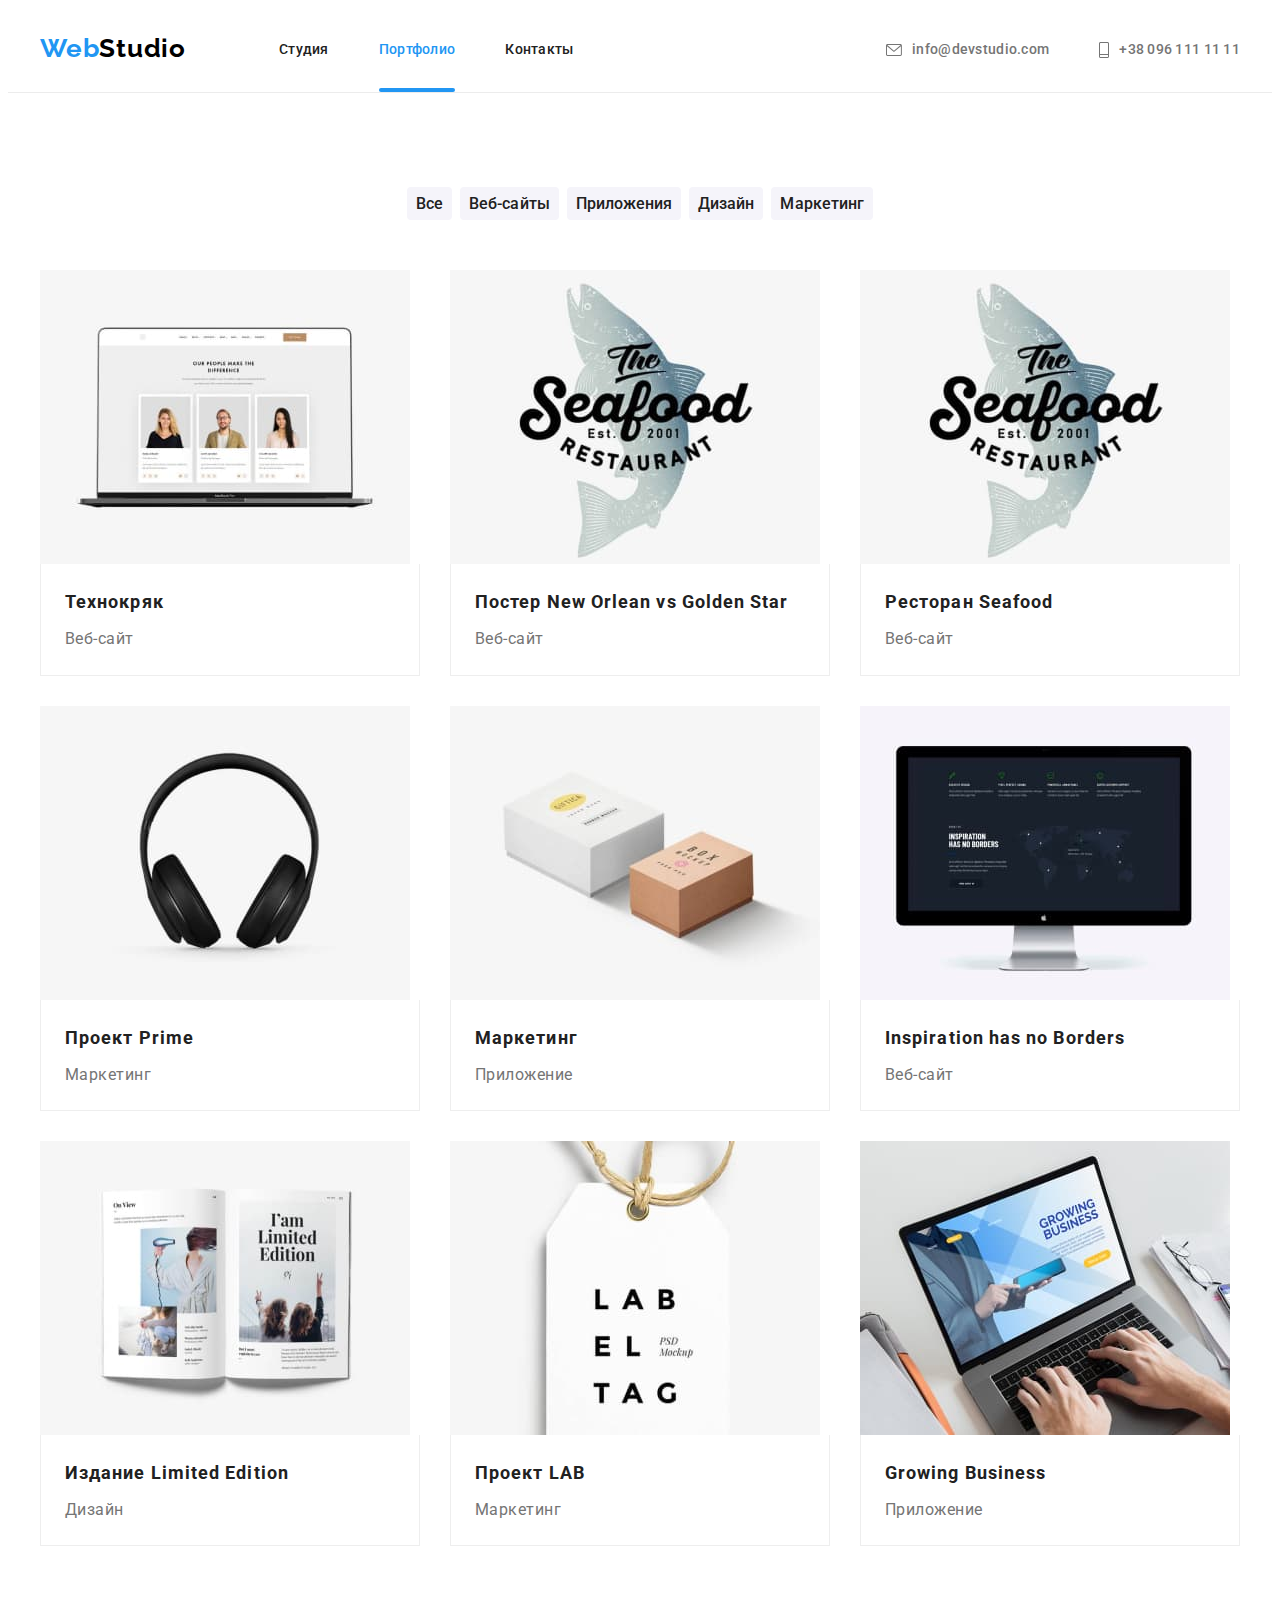
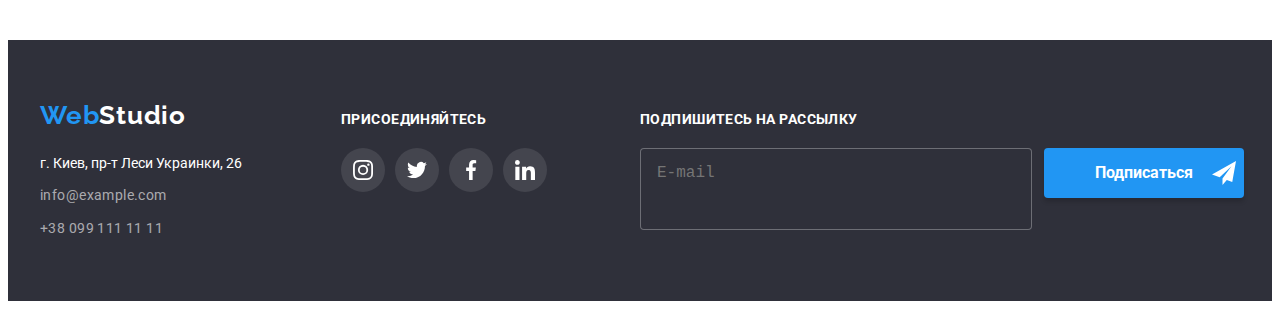
==== commit 25a578cc: "исправляет модальное окно" ====
--- a/portfolio.html
+++ b/portfolio.html
@@ -203,7 +203,7 @@
             </div>
     
             <div class="container-foter">
-                <h2 class="footer-tille">ПРИСОЕДИНЯЙТЕСЬ</h2>
+                <h2 class="join-title">ПРИСОЕДИНЯЙТЕСЬ</h2>
                 <ul class="company-networks">
                     <li class="company-networks-list"><a class="company-networks-link" href="">
                             <svg class="company-icon" width="20px" height="20px">
@@ -229,7 +229,7 @@
             </div>
 
             <div class="mailing mailing-list">
-                <h2 class="mailing__tille">ПОДПИШИТЕСЬ НА РАССЫЛКУ</h2>
+                <h2 class="mailing__title">ПОДПИШИТЕСЬ НА РАССЫЛКУ</h2>
                 <div class="mailing__wrap">
                     <label class="mailing__label">
                         <textarea class="mailing__textarea" name="comment" placeholder="E-mail"></textarea>
--- a/css/style.css
+++ b/css/style.css
@@ -517,6 +517,7 @@
 
 .address {
     font-style: normal;
+    width: 231px;
 }
 
 .address-text {
@@ -543,6 +544,16 @@
     margin-left: 70px;
 }
 
+.join-title {
+    color: var(--accent-color);
+    font-size: 14px;
+    font-weight: 700;
+    line-height: 16.41px;
+    letter-spacing: 0.03em;
+    text-align: left;
+    margin-bottom: 20px;
+}
+
 .oll-foter {
     display: flex;
     align-items: baseline;
@@ -553,7 +564,7 @@
     margin-left: auto;
 }
 
-.mailing__tille {
+.mailing__title {
     color: var(--accent-color);
     font-size: 14px;
     font-weight: 700;
@@ -613,8 +624,6 @@
 
 .mailing__wrap {
     display: flex;
-    align-items: center;
-    justify-content: center;
 }
 
 .mailing__textarea {
@@ -813,17 +822,23 @@
     0px 1px 3px 0px rgba(0, 0, 0, 0.12);
 }
 
-.close {
-    cursor: pointer;
-    border: none;
-    background-size: contain;
-    background-position: 50% 50%;
-}
-
-.button.close {
+.button-close {
     position: absolute;
     right: 8px;
     top: 8px;
+    width: 30px;
+    height: 30px;
+
+    border-radius: 50%;
+    border: 1px solid rgba(0, 0, 0, 0.1);
+    box-sizing: border-box;
+    background-color: transparent;
+}
+
+.close {
+    display: block;
+    margin-left: auto;
+    margin-right: auto;
 }
 
 .modal-title {
@@ -834,10 +849,11 @@
     align-items: center;
     justify-content: center;
     color: #212121;
+    margin-bottom: 12px;
 }
 
 .modal-field:not(:last-child) {
-    margin-bottom: 28px;
+    margin-bottom: 10px;
 }
 
 .modal-input {
@@ -846,6 +862,7 @@
     border: 1px solid rgba(33, 33, 33, 0.2);
     border-radius: 4px;
     outline: none;
+    padding-left: 42px;
     transition: border-color 250ms;
 }
 
@@ -920,7 +937,6 @@
     color: rgba(117, 117, 117, 0.5);
     border-radius: 4px;
     outline: none;
-    margin-bottom: 10px;
 }
 
 .textarea:focus {
@@ -962,6 +978,9 @@
 */
 
 .check-icon {
+    display: flex;
+    align-items: center;
+    justify-content: center;
     fill: transparent;
     width: 100%;
     height: 100%;
